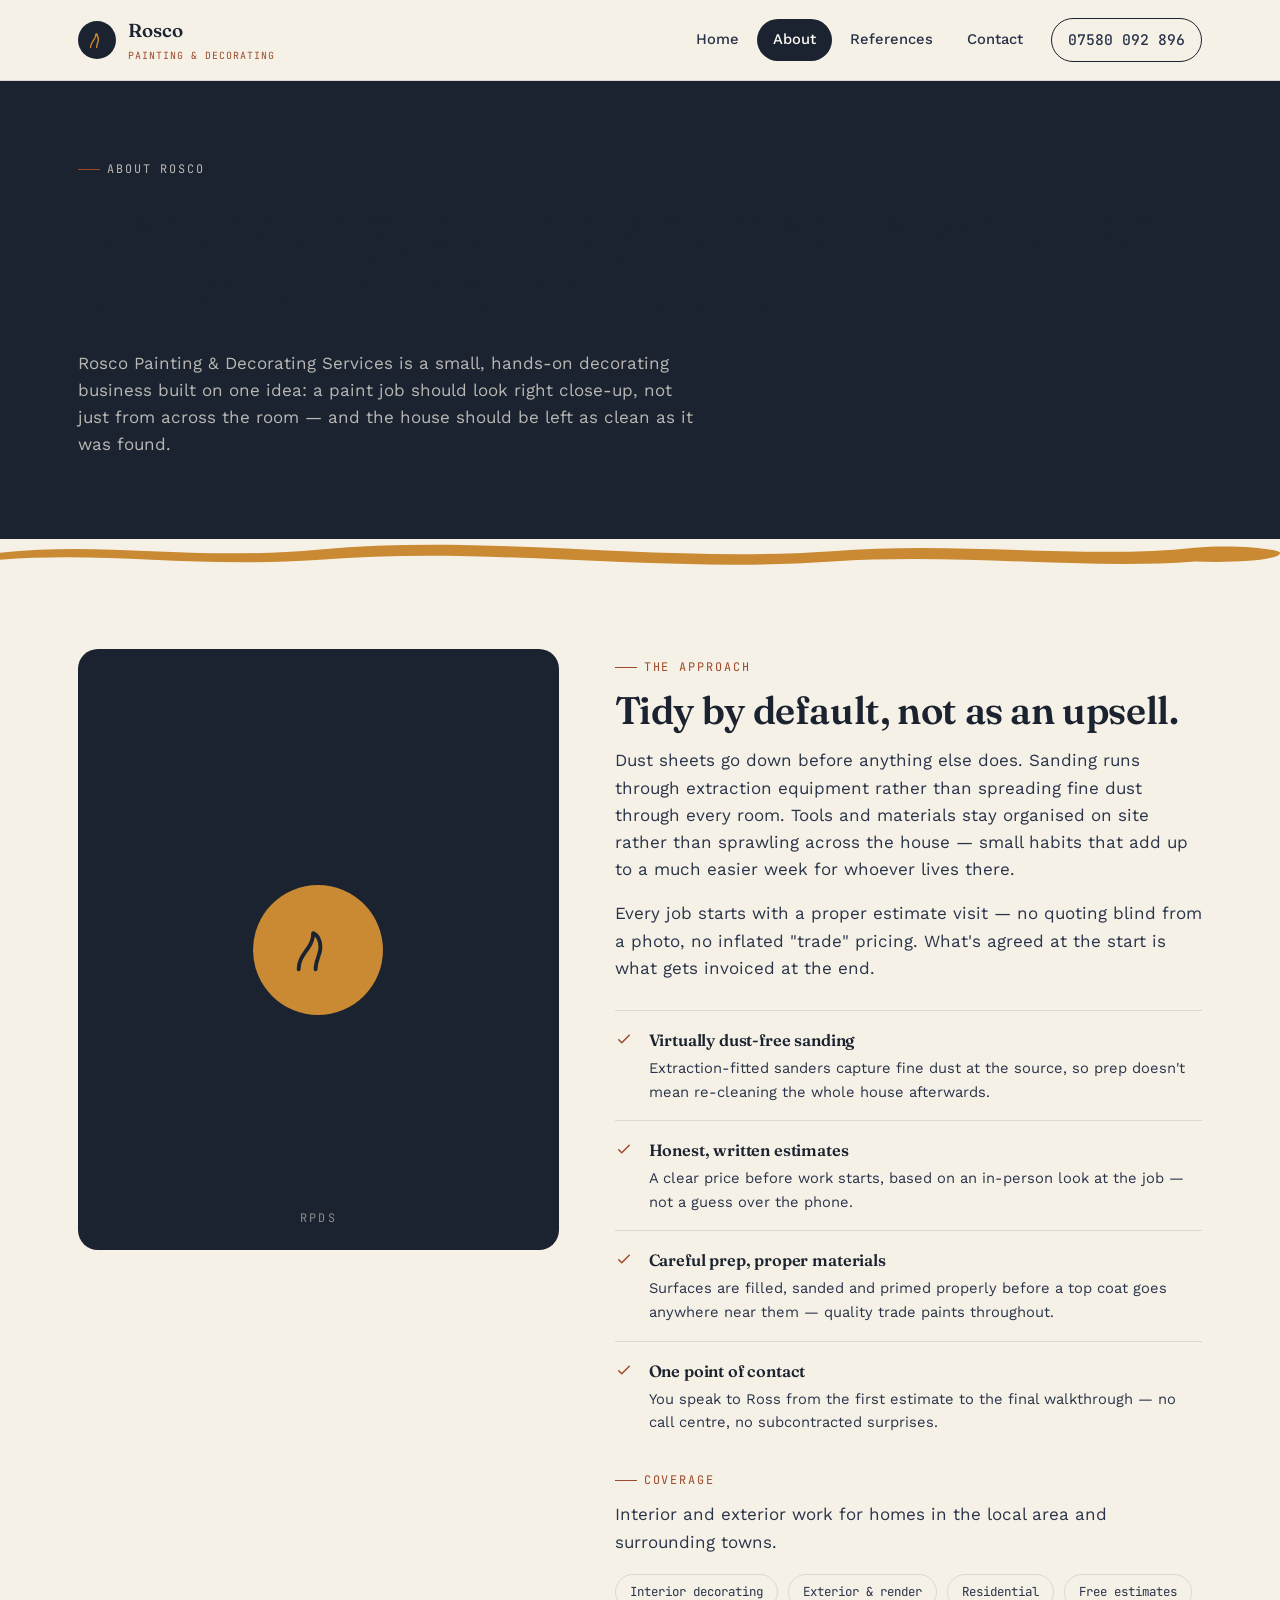
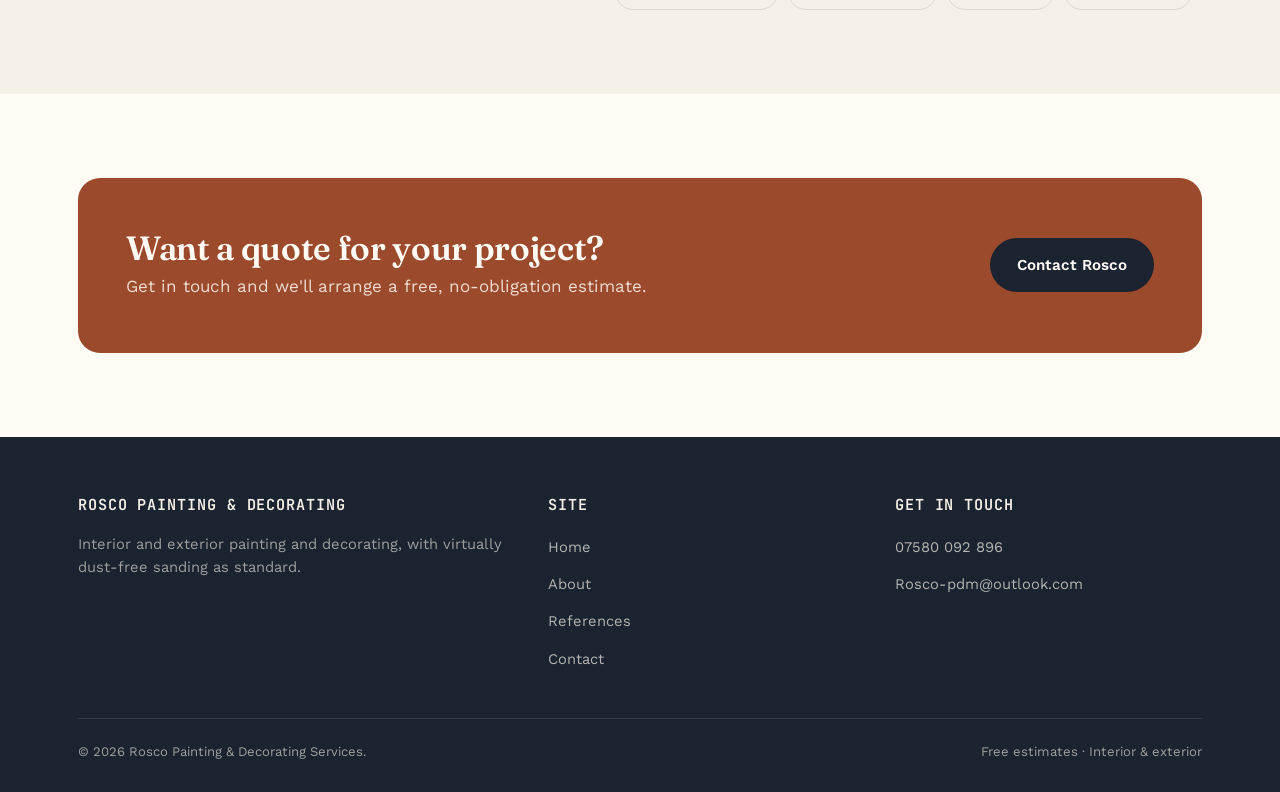
==== about.html @ aac92baa "Add files via upload" ====
<!doctype html>
<html lang="en-GB">
<head>
<meta charset="UTF-8">
<meta name="viewport" content="width=device-width, initial-scale=1.0">
<title>About — Rosco Painting &amp; Decorating Services</title>
<meta name="description" content="Local painter and decorator specialising in tidy, dust-free interior and exterior work. Free estimates.">
<link rel="preconnect" href="https://fonts.googleapis.com">
<link href="https://fonts.googleapis.com/css2?family=Fraunces:opsz,wght@9..144,460;9..144,560;9..144,640&family=Work+Sans:wght@400;500;600;700&family=JetBrains+Mono:wght@400;500&display=swap" rel="stylesheet">
<link rel="stylesheet" href="style.css">
</head>
<body>

<header class="site-header">
  <div class="wrap">
    <a href="index.html" class="brand">
      <span class="brand-mark">
        <svg viewBox="0 0 24 24" fill="none" xmlns="http://www.w3.org/2000/svg"><path d="M4 20c0-4 2-6 4-9 1.5-2 2-4 2-6 2 1 3 3 3 6 0 3-2 5-2 9" stroke="#C98A33" stroke-width="1.6" stroke-linecap="round" stroke-linejoin="round"/><circle cx="11" cy="5" r="1.4" fill="#C98A33"/></svg>
      </span>
      <span>Rosco<br><small>Painting &amp; Decorating</small></span>
    </a>
    <button class="menu-toggle" aria-label="Toggle menu" aria-expanded="false"><span></span></button>
    <nav class="primary-nav">
      <a href="index.html">Home</a>
      <a href="about.html" class="active">About</a>
      <a href="references.html">References</a>
      <a href="contact.html">Contact</a>
      <a href="tel:07580092896" class="nav-call">07580 092 896</a>
    </nav>
  </div>
</header>

<section class="page-intro">
  <div class="wrap">
    <p class="eyebrow">About Rosco</p>
    <h1>Decorating, done by someone who has to live with the result too.</h1>
    <p>Rosco Painting &amp; Decorating Services is a small, hands-on decorating business built on one idea: a paint job should look right close-up, not just from across the room — and the house should be left as clean as it was found.</p>
  </div>
</section>

<div class="brush-divider"><svg viewBox="0 0 600 30" preserveAspectRatio="none"><path d="M0,16 C50,2 90,26 150,12 C230,-6 310,28 390,14 C450,2 510,24 560,10 C580,6 600,12 600,16 C600,24 580,28 560,26 C510,36 450,16 390,26 C310,40 230,8 150,24 C90,34 50,14 0,24 Z"/></svg></div>

<section class="section-cream">
  <div class="wrap">
    <div class="about-grid">
      <div class="about-portrait">
        <div class="ring">
          <svg viewBox="0 0 24 24" fill="none"><path d="M4 20c0-4 2-6 4-9 1.5-2 2-4 2-6 2 1 3 3 3 6 0 3-2 5-2 9" stroke="#1B2330" stroke-width="1.6" stroke-linecap="round" stroke-linejoin="round"/></svg>
        </div>
      </div>

      <div>
        <p class="eyebrow">The approach</p>
        <h2>Tidy by default, not as an upsell.</h2>
        <p>Dust sheets go down before anything else does. Sanding runs through extraction equipment rather than spreading fine dust through every room. Tools and materials stay organised on site rather than sprawling across the house — small habits that add up to a much easier week for whoever lives there.</p>
        <p>Every job starts with a proper estimate visit — no quoting blind from a photo, no inflated "trade" pricing. What's agreed at the start is what gets invoiced at the end.</p>

        <ul class="values-list">
          <li>
            <svg width="18" height="18" viewBox="0 0 24 24" fill="none"><path d="M5 13l4 4L19 7" stroke="currentColor" stroke-width="2" stroke-linecap="round" stroke-linejoin="round"/></svg>
            <div>
              <h3>Virtually dust-free sanding</h3>
              <p>Extraction-fitted sanders capture fine dust at the source, so prep doesn't mean re-cleaning the whole house afterwards.</p>
            </div>
          </li>
          <li>
            <svg width="18" height="18" viewBox="0 0 24 24" fill="none"><path d="M5 13l4 4L19 7" stroke="currentColor" stroke-width="2" stroke-linecap="round" stroke-linejoin="round"/></svg>
            <div>
              <h3>Honest, written estimates</h3>
              <p>A clear price before work starts, based on an in-person look at the job — not a guess over the phone.</p>
            </div>
          </li>
          <li>
            <svg width="18" height="18" viewBox="0 0 24 24" fill="none"><path d="M5 13l4 4L19 7" stroke="currentColor" stroke-width="2" stroke-linecap="round" stroke-linejoin="round"/></svg>
            <div>
              <h3>Careful prep, proper materials</h3>
              <p>Surfaces are filled, sanded and primed properly before a top coat goes anywhere near them — quality trade paints throughout.</p>
            </div>
          </li>
          <li>
            <svg width="18" height="18" viewBox="0 0 24 24" fill="none"><path d="M5 13l4 4L19 7" stroke="currentColor" stroke-width="2" stroke-linecap="round" stroke-linejoin="round"/></svg>
            <div>
              <h3>One point of contact</h3>
              <p>You speak to Ross from the first estimate to the final walkthrough — no call centre, no subcontracted surprises.</p>
            </div>
          </li>
        </ul>

        <p class="eyebrow" style="margin-top:36px;">Coverage</p>
        <p>Interior and exterior work for homes in the local area and surrounding towns.</p>
        <div class="area-tags">
          <span>Interior decorating</span>
          <span>Exterior &amp; render</span>
          <span>Residential</span>
          <span>Free estimates</span>
        </div>
      </div>
    </div>
  </div>
</section>

<section class="section-paper">
  <div class="wrap">
    <div class="cta-band">
      <div>
        <h2>Want a quote for your project?</h2>
        <p>Get in touch and we'll arrange a free, no-obligation estimate.</p>
      </div>
      <a href="contact.html" class="btn btn-dark">Contact Rosco</a>
    </div>
  </div>
</section>

<footer class="site-footer">
  <div class="wrap">
    <div class="footer-grid">
      <div>
        <h3>Rosco Painting &amp; Decorating</h3>
        <p>Interior and exterior painting and decorating, with virtually dust-free sanding as standard.</p>
      </div>
      <div>
        <h3>Site</h3>
        <ul class="footer-links">
          <li><a href="index.html">Home</a></li>
          <li><a href="about.html">About</a></li>
          <li><a href="references.html">References</a></li>
          <li><a href="contact.html">Contact</a></li>
        </ul>
      </div>
      <div>
        <h3>Get in touch</h3>
        <ul class="footer-links">
          <li><a href="tel:07580092896">07580 092 896</a></li>
          <li><a href="mailto:Rosco-pdm@outlook.com">Rosco-pdm@outlook.com</a></li>
        </ul>
      </div>
    </div>
    <div class="footer-bottom">
      <span>© <span id="year"></span> Rosco Painting &amp; Decorating Services.</span>
      <span>Free estimates · Interior &amp; exterior</span>
    </div>
  </div>
</footer>

<script src="script.js"></script>
<script>document.getElementById('year').textContent = new Date().getFullYear();</script>
</body>
</html>
---- style.css ----
/* ============================================================
   ROSCO PAINTING & DECORATING — design tokens
   ============================================================ */

:root{
  --ink: #1B2330;
  --ink-soft: #29334a;
  --cream: #F6F1E6;
  --paper: #FFFCF6;
  --gold: #C98A33;
  --gold-deep: #A9701F;
  --rust: #9C4A2C;
  --slate: #5B6472;
  --line: rgba(27,35,48,0.12);

  --display: "Fraunces", Georgia, serif;
  --body: "Work Sans", -apple-system, BlinkMacSystemFont, sans-serif;
  --mono: "JetBrains Mono", "Courier New", monospace;

  --max: 1180px;
}

*{ box-sizing: border-box; }
html{ scroll-behavior: smooth; }

@media (prefers-reduced-motion: reduce){
  html{ scroll-behavior: auto; }
  *{ animation-duration: 0.001ms !important; animation-iteration-count: 1 !important; transition-duration: 0.001ms !important; }
}

body{
  margin: 0;
  background: var(--cream);
  color: var(--ink);
  font-family: var(--body);
  font-size: 17px;
  line-height: 1.6;
  -webkit-font-smoothing: antialiased;
}

img{ max-width: 100%; display: block; }

a{ color: inherit; }

h1,h2,h3{
  font-family: var(--display);
  font-weight: 600;
  margin: 0 0 0.4em;
  letter-spacing: -0.01em;
  color: var(--ink);
}

h1{ font-size: clamp(2.4rem, 5vw, 4.1rem); line-height: 1.04; font-weight: 560; }
h2{ font-size: clamp(1.7rem, 3vw, 2.5rem); line-height: 1.12; }
h3{ font-size: 1.25rem; }

p{ margin: 0 0 1em; color: var(--ink-soft); }

.eyebrow{
  font-family: var(--mono);
  font-size: 0.74rem;
  letter-spacing: 0.16em;
  text-transform: uppercase;
  color: var(--rust);
  display: inline-flex;
  align-items: center;
  gap: 0.6em;
  margin-bottom: 1em;
}
.eyebrow::before{
  content: "";
  width: 22px; height: 1px;
  background: var(--rust);
  display: inline-block;
}

.wrap{ max-width: var(--max); margin: 0 auto; padding: 0 28px; }

/* ---------- focus ---------- */
a:focus-visible, button:focus-visible, input:focus-visible, textarea:focus-visible{
  outline: 2.5px solid var(--gold-deep);
  outline-offset: 3px;
}

/* ---------- header / nav ---------- */
.site-header{
  position: sticky; top: 0; z-index: 50;
  background: rgba(246,241,230,0.92);
  backdrop-filter: blur(8px);
  border-bottom: 1px solid var(--line);
}
.site-header .wrap{
  display: flex; align-items: center; justify-content: space-between;
  padding-top: 16px; padding-bottom: 16px;
}
.brand{
  display: flex; align-items: center; gap: 12px;
  text-decoration: none;
  font-family: var(--display);
  font-weight: 600;
  font-size: 1.18rem;
  color: var(--ink);
}
.brand-mark{
  width: 38px; height: 38px; border-radius: 50%;
  background: var(--ink);
  display: grid; place-items: center;
  flex-shrink: 0;
}
.brand-mark svg{ width: 21px; height: 21px; }
.brand small{
  display: block;
  font-family: var(--mono);
  font-weight: 400;
  font-size: 0.62rem;
  letter-spacing: 0.1em;
  text-transform: uppercase;
  color: var(--rust);
  margin-top: 2px;
}

nav.primary-nav{ display: flex; align-items: center; gap: 2px; }
nav.primary-nav a{
  text-decoration: none;
  font-size: 0.92rem;
  font-weight: 500;
  color: var(--ink-soft);
  padding: 9px 16px;
  border-radius: 100px;
  transition: color .15s ease, background .15s ease;
}
nav.primary-nav a:hover{ color: var(--ink); background: rgba(27,35,48,0.06); }
nav.primary-nav a.active{ color: var(--paper); background: var(--ink); }

.nav-call{
  font-family: var(--mono);
  font-size: 0.85rem;
  text-decoration: none;
  border: 1px solid var(--ink);
  padding: 9px 16px;
  border-radius: 100px;
  margin-left: 10px;
  white-space: nowrap;
  transition: background .15s ease, color .15s ease;
}
.nav-call:hover{ background: var(--ink); color: var(--paper); }

.menu-toggle{
  display: none;
  background: none; border: none; cursor: pointer;
  width: 40px; height: 40px;
  align-items: center; justify-content: center;
}
.menu-toggle span, .menu-toggle span::before, .menu-toggle span::after{
  content: ""; display: block; width: 20px; height: 1.5px; background: var(--ink);
  position: relative; transition: transform .2s ease, opacity .2s ease;
}
.menu-toggle span::before{ position: absolute; top: -6px; }
.menu-toggle span::after{ position: absolute; top: 6px; }

@media (max-width: 760px){
  .menu-toggle{ display: flex; }
  nav.primary-nav{
    position: absolute; top: 100%; left: 0; right: 0;
    flex-direction: column; align-items: stretch; gap: 0;
    background: var(--paper);
    border-bottom: 1px solid var(--line);
    padding: 8px 20px 18px;
    display: none;
  }
  nav.primary-nav.open{ display: flex; }
  nav.primary-nav a{ padding: 12px 6px; border-radius: 0; }
  .nav-call{ margin: 10px 6px 0; text-align: center; }
}

/* ---------- brushstroke divider (signature element) ---------- */
.brush-divider{
  width: 100%;
  height: 26px;
  display: block;
  margin: 0 auto;
}
.brush-divider svg{ width: 100%; height: 100%; display: block; }
.brush-divider path{ fill: var(--gold); }
.brush-divider.rust path{ fill: var(--rust); }
.brush-divider.ink path{ fill: var(--ink); }

/* ---------- buttons ---------- */
.btn{
  display: inline-flex; align-items: center; gap: 10px;
  font-family: var(--body);
  font-weight: 600; font-size: 0.95rem;
  text-decoration: none;
  padding: 14px 26px;
  border-radius: 100px;
  border: 1px solid transparent;
  cursor: pointer;
  transition: transform .15s ease, background .15s ease, color .15s ease, border-color .15s ease;
}
.btn:hover{ transform: translateY(-1px); }
.btn-primary{ background: var(--gold); color: var(--ink); }
.btn-primary:hover{ background: var(--gold-deep); }
.btn-ghost{ background: transparent; border-color: rgba(255,255,255,0.4); color: inherit; }
.btn-ghost:hover{ background: rgba(255,255,255,0.1); }
.btn-dark{ background: var(--ink); color: var(--paper); }
.btn-dark:hover{ background: #0f141d; }

/* ---------- hero ---------- */
.hero{
  background: var(--ink);
  color: var(--cream);
  position: relative;
  overflow: hidden;
  padding: 92px 0 88px;
}
.hero::before{
  content: "";
  position: absolute; inset: 0;
  background-image:
    repeating-linear-gradient(135deg, rgba(201,138,51,0.05) 0 2px, transparent 2px 26px);
  pointer-events: none;
}
.hero .wrap{ position: relative; display: grid; grid-template-columns: 1.15fr 0.85fr; gap: 56px; align-items: center; }
.hero p.lede{ color: rgba(246,241,230,0.78); font-size: 1.12rem; max-width: 46ch; }
.hero-actions{ display: flex; gap: 14px; flex-wrap: wrap; margin-top: 30px; }

.hero-badge{
  border: 1px solid rgba(246,241,230,0.22);
  border-radius: 18px;
  padding: 26px;
  background: rgba(246,241,230,0.04);
}
.hero-badge .stat{
  font-family: var(--display);
  font-size: 2.6rem;
  color: var(--gold);
  line-height: 1;
  margin-bottom: 6px;
}
.hero-badge .stat-label{
  font-family: var(--mono);
  font-size: 0.72rem;
  letter-spacing: 0.1em;
  text-transform: uppercase;
  color: rgba(246,241,230,0.6);
}
.hero-badge hr{ border: none; border-top: 1px solid rgba(246,241,230,0.16); margin: 18px 0; }
.hero-badge ul{ list-style: none; margin: 0; padding: 0; font-size: 0.92rem; }
.hero-badge li{ display: flex; gap: 10px; padding: 5px 0; color: rgba(246,241,230,0.85); }
.hero-badge li svg{ flex-shrink: 0; margin-top: 3px; }

@media (max-width: 880px){
  .hero .wrap{ grid-template-columns: 1fr; }
  .hero{ padding: 56px 0 56px; }
}

/* ---------- section scaffolding ---------- */
section{ padding: 84px 0; }
.section-cream{ background: var(--cream); }
.section-paper{ background: var(--paper); }
.section-ink{ background: var(--ink); color: var(--cream); }
.section-ink h2, .section-ink h3{ color: var(--cream); }
.section-ink p{ color: rgba(246,241,230,0.72); }

.section-head{ max-width: 640px; margin-bottom: 48px; }

@media (max-width: 700px){
  section{ padding: 56px 0; }
}

/* ---------- services grid ---------- */
.services-grid{
  display: grid;
  grid-template-columns: repeat(3, 1fr);
  gap: 22px;
}
@media (max-width: 880px){ .services-grid{ grid-template-columns: 1fr 1fr; } }
@media (max-width: 600px){ .services-grid{ grid-template-columns: 1fr; } }

.service-card{
  background: var(--paper);
  border: 1px solid var(--line);
  border-radius: 16px;
  padding: 30px 26px;
  transition: border-color .2s ease, transform .2s ease;
}
.service-card:hover{ border-color: var(--gold); transform: translateY(-3px); }
.service-card .icon{
  width: 44px; height: 44px;
  border-radius: 12px;
  background: var(--cream);
  display: grid; place-items: center;
  margin-bottom: 18px;
}
.service-card .icon svg{ width: 22px; height: 22px; }
.service-card p{ font-size: 0.95rem; margin-bottom: 0; }

/* ---------- dust-free feature (signature element) ---------- */
.dust-feature{
  position: relative;
  background: var(--ink);
  color: var(--cream);
  border-radius: 22px;
  padding: 48px 44px;
  overflow: hidden;
  display: grid;
  grid-template-columns: 1fr auto;
  gap: 40px;
  align-items: center;
}
.dust-feature h3{ color: var(--cream); font-size: 1.7rem; margin-bottom: 12px; }
.dust-feature p{ color: rgba(246,241,230,0.75); max-width: 48ch; margin-bottom: 0; }
.dust-stage{
  position: relative;
  width: 168px; height: 168px;
  border-radius: 50%;
  border: 1px solid rgba(201,138,51,0.35);
  display: grid; place-items: center;
  flex-shrink: 0;
}
.dust-stage .core{
  width: 84px; height: 84px;
  border-radius: 50%;
  background: var(--gold);
  display: grid; place-items: center;
}
.dust-stage .core svg{ width: 36px; height: 36px; }
.mote{
  position: absolute;
  width: 5px; height: 5px;
  border-radius: 50%;
  background: rgba(201,138,51,0.85);
  animation: drift 4.2s ease-in infinite;
}
.mote:nth-child(2){ top: 70%; left: 30%; animation-delay: 0s; }
.mote:nth-child(3){ top: 65%; left: 55%; animation-delay: 1.1s; }
.mote:nth-child(4){ top: 75%; left: 68%; animation-delay: 2.2s; }
.mote:nth-child(5){ top: 60%; left: 42%; animation-delay: 3.0s; }
.mote:nth-child(6){ top: 72%; left: 48%; animation-delay: 0.6s; }
@keyframes drift{
  0%{ transform: translate(0,0) scale(1); opacity: 0.9; }
  100%{ transform: translate(var(--dx,8px), -110px) scale(0.2); opacity: 0; }
}
.mote:nth-child(2){ --dx: -14px; }
.mote:nth-child(3){ --dx: 18px; }
.mote:nth-child(4){ --dx: -6px; }
.mote:nth-child(5){ --dx: 10px; }
.mote:nth-child(6){ --dx: -20px; }

@media (max-width: 760px){
  .dust-feature{ grid-template-columns: 1fr; text-align: left; padding: 36px 28px; }
  .dust-stage{ width: 130px; height: 130px; }
}

/* ---------- process steps ---------- */
.process{
  display: grid;
  grid-template-columns: repeat(4, 1fr);
  gap: 0;
  counter-reset: step;
  border-top: 1px solid var(--line);
}
.process-step{
  padding: 30px 24px 30px 0;
  border-right: 1px solid var(--line);
  position: relative;
}
.process-step:last-child{ border-right: none; }
.process-step .num{
  font-family: var(--mono);
  font-size: 0.78rem;
  color: var(--rust);
  letter-spacing: 0.08em;
  margin-bottom: 14px;
  display: block;
}
.process-step h3{ font-size: 1.05rem; margin-bottom: 8px; }
.process-step p{ font-size: 0.9rem; margin-bottom: 0; }

@media (max-width: 880px){
  .process{ grid-template-columns: 1fr 1fr; }
  .process-step{ border-bottom: 1px solid var(--line); padding: 24px 20px 24px 0; }
}
@media (max-width: 560px){
  .process{ grid-template-columns: 1fr; }
}

/* ---------- CTA band ---------- */
.cta-band{
  background: var(--rust);
  color: var(--paper);
  border-radius: 22px;
  padding: 52px 48px;
  display: flex; align-items: center; justify-content: space-between; gap: 28px;
  flex-wrap: wrap;
}
.cta-band h2{ color: var(--paper); margin-bottom: 6px; font-size: clamp(1.5rem, 3vw, 2.1rem); }
.cta-band p{ color: rgba(255,252,246,0.82); margin-bottom: 0; }

/* ---------- footer ---------- */
footer.site-footer{
  background: var(--ink);
  color: rgba(246,241,230,0.6);
  padding: 56px 0 30px;
}
.footer-grid{
  display: grid;
  grid-template-columns: 1.4fr 1fr 1fr;
  gap: 40px;
  padding-bottom: 36px;
  border-bottom: 1px solid rgba(246,241,230,0.12);
}
.footer-grid h3{ color: var(--cream); font-size: 0.95rem; font-family: var(--mono); letter-spacing: 0.06em; text-transform: uppercase; margin-bottom: 16px; }
.footer-grid p{ color: rgba(246,241,230,0.6); font-size: 0.92rem; }
.footer-grid a{ text-decoration: none; }
.footer-links{ list-style: none; margin: 0; padding: 0; }
.footer-links li{ margin-bottom: 10px; }
.footer-links a{ color: rgba(246,241,230,0.7); font-size: 0.92rem; }
.footer-links a:hover{ color: var(--gold); }
.footer-bottom{
  display: flex; justify-content: space-between; align-items: center;
  padding-top: 22px; font-size: 0.82rem; flex-wrap: wrap; gap: 10px;
}
@media (max-width: 760px){
  .footer-grid{ grid-template-columns: 1fr; gap: 28px; }
}

/* ---------- page intro band (sub-pages) ---------- */
.page-intro{
  background: var(--ink); color: var(--cream);
  padding: 70px 0 64px;
}
.page-intro p{ color: rgba(246,241,230,0.72); max-width: 56ch; }

/* ---------- references page ---------- */
.review-grid{
  display: grid;
  grid-template-columns: repeat(3, 1fr);
  gap: 22px;
}
@media (max-width: 880px){ .review-grid{ grid-template-columns: 1fr; } }
.review-card{
  background: var(--paper);
  border: 1px solid var(--line);
  border-radius: 16px;
  padding: 28px;
}
.review-card .stars{ color: var(--gold); letter-spacing: 2px; margin-bottom: 14px; font-size: 0.95rem; }
.review-card blockquote{ margin: 0 0 18px; font-family: var(--display); font-size: 1.08rem; line-height: 1.4; color: var(--ink); }
.review-card cite{ font-style: normal; font-family: var(--mono); font-size: 0.78rem; color: var(--slate); letter-spacing: 0.04em; }
.review-note{
  border: 1px dashed var(--line);
  border-radius: 14px;
  padding: 18px 22px;
  font-size: 0.88rem;
  color: var(--slate);
  margin-top: 28px;
}

.gallery-grid{
  display: grid;
  grid-template-columns: repeat(3, 1fr);
  gap: 18px;
}
@media (max-width: 760px){ .gallery-grid{ grid-template-columns: 1fr 1fr; } }
@media (max-width: 480px){ .gallery-grid{ grid-template-columns: 1fr; } }
.gallery-tile{
  aspect-ratio: 4/3;
  border-radius: 14px;
  background: linear-gradient(145deg, var(--ink), var(--ink-soft));
  display: flex; align-items: flex-end;
  padding: 18px;
  position: relative;
  overflow: hidden;
}
.gallery-tile::before{
  content: "";
  position: absolute; inset: 0;
  background-image: repeating-linear-gradient(60deg, rgba(201,138,51,0.08) 0 1px, transparent 1px 18px);
}
.gallery-tile span{
  position: relative;
  font-family: var(--mono);
  font-size: 0.74rem;
  letter-spacing: 0.06em;
  color: rgba(246,241,230,0.85);
  text-transform: uppercase;
}

/* ---------- about page ---------- */
.about-grid{
  display: grid;
  grid-template-columns: 0.9fr 1.1fr;
  gap: 56px;
  align-items: start;
}
@media (max-width: 880px){ .about-grid{ grid-template-columns: 1fr; gap: 32px; } }
.about-portrait{
  background: var(--ink);
  border-radius: 20px;
  aspect-ratio: 4/5;
  display: flex; align-items: center; justify-content: center;
  position: relative;
  overflow: hidden;
}
.about-portrait .ring{
  width: 130px; height: 130px;
  border-radius: 50%;
  background: var(--gold);
  display: grid; place-items: center;
}
.about-portrait .ring svg{ width: 58px; height: 58px; }
.about-portrait::after{
  content: "RPDS";
  position: absolute; bottom: 22px; left: 0; right: 0;
  text-align: center;
  font-family: var(--mono);
  font-size: 0.74rem; letter-spacing: 0.2em;
  color: rgba(246,241,230,0.5);
}

.values-list{ list-style: none; margin: 28px 0 0; padding: 0; }
.values-list li{
  display: flex; gap: 16px;
  padding: 16px 0;
  border-top: 1px solid var(--line);
}
.values-list li:last-child{ padding-bottom: 0; }
.values-list svg{ flex-shrink: 0; margin-top: 3px; color: var(--rust); }
.values-list h3{ font-size: 1.02rem; margin-bottom: 4px; }
.values-list p{ font-size: 0.92rem; margin-bottom: 0; }

.area-tags{ display: flex; flex-wrap: wrap; gap: 10px; margin-top: 18px; }
.area-tags span{
  font-family: var(--mono); font-size: 0.78rem;
  border: 1px solid var(--line);
  padding: 7px 14px; border-radius: 100px;
  color: var(--ink-soft);
}

/* ---------- contact page ---------- */
.contact-grid{
  display: grid;
  grid-template-columns: 1fr 1fr;
  gap: 56px;
  align-items: start;
}
@media (max-width: 880px){ .contact-grid{ grid-template-columns: 1fr; gap: 36px; } }

.contact-card{
  background: var(--ink); color: var(--cream);
  border-radius: 20px;
  padding: 40px;
}
.contact-card h3{ color: var(--cream); }
.contact-row{
  display: flex; align-items: center; gap: 14px;
  padding: 16px 0;
  border-top: 1px solid rgba(246,241,230,0.12);
  text-decoration: none;
}
.contact-row:first-of-type{ border-top: none; }
.contact-row .ic{
  width: 38px; height: 38px; border-radius: 10px;
  background: rgba(201,138,51,0.16);
  display: grid; place-items: center; flex-shrink: 0;
}
.contact-row .ic svg{ width: 18px; height: 18px; color: var(--gold); }
.contact-row .label{ font-family: var(--mono); font-size: 0.68rem; letter-spacing: 0.1em; text-transform: uppercase; color: rgba(246,241,230,0.5); display: block; margin-bottom: 3px; }
.contact-row .value{ font-size: 1.02rem; color: var(--cream); }
.contact-row:hover .value{ color: var(--gold); }

.hours-table{ width: 100%; border-collapse: collapse; margin-top: 8px; font-size: 0.92rem; }
.hours-table td{ padding: 7px 0; border-top: 1px solid rgba(246,241,230,0.1); }
.hours-table td:last-child{ text-align: right; color: rgba(246,241,230,0.85); font-family: var(--mono); font-size: 0.84rem; }

form.quote-form{ display: grid; gap: 16px; }
.quote-form label{
  font-family: var(--mono); font-size: 0.72rem; letter-spacing: 0.08em;
  text-transform: uppercase; color: var(--slate); margin-bottom: 7px; display: block;
}
.quote-form input, .quote-form select, .quote-form textarea{
  width: 100%;
  font-family: var(--body); font-size: 0.96rem;
  padding: 13px 15px;
  border-radius: 10px;
  border: 1px solid var(--line);
  background: var(--paper);
  color: var(--ink);
}
.quote-form textarea{ min-height: 120px; resize: vertical; }
.form-row{ display: grid; grid-template-columns: 1fr 1fr; gap: 16px; }
@media (max-width: 560px){ .form-row{ grid-template-columns: 1fr; } }
.form-note{ font-size: 0.84rem; color: var(--slate); margin-top: 4px; }

.map-strip{
  margin-top: 18px;
  border-radius: 16px;
  background: var(--paper);
  border: 1px solid var(--line);
  padding: 22px 26px;
  font-size: 0.92rem;
  color: var(--slate);
}
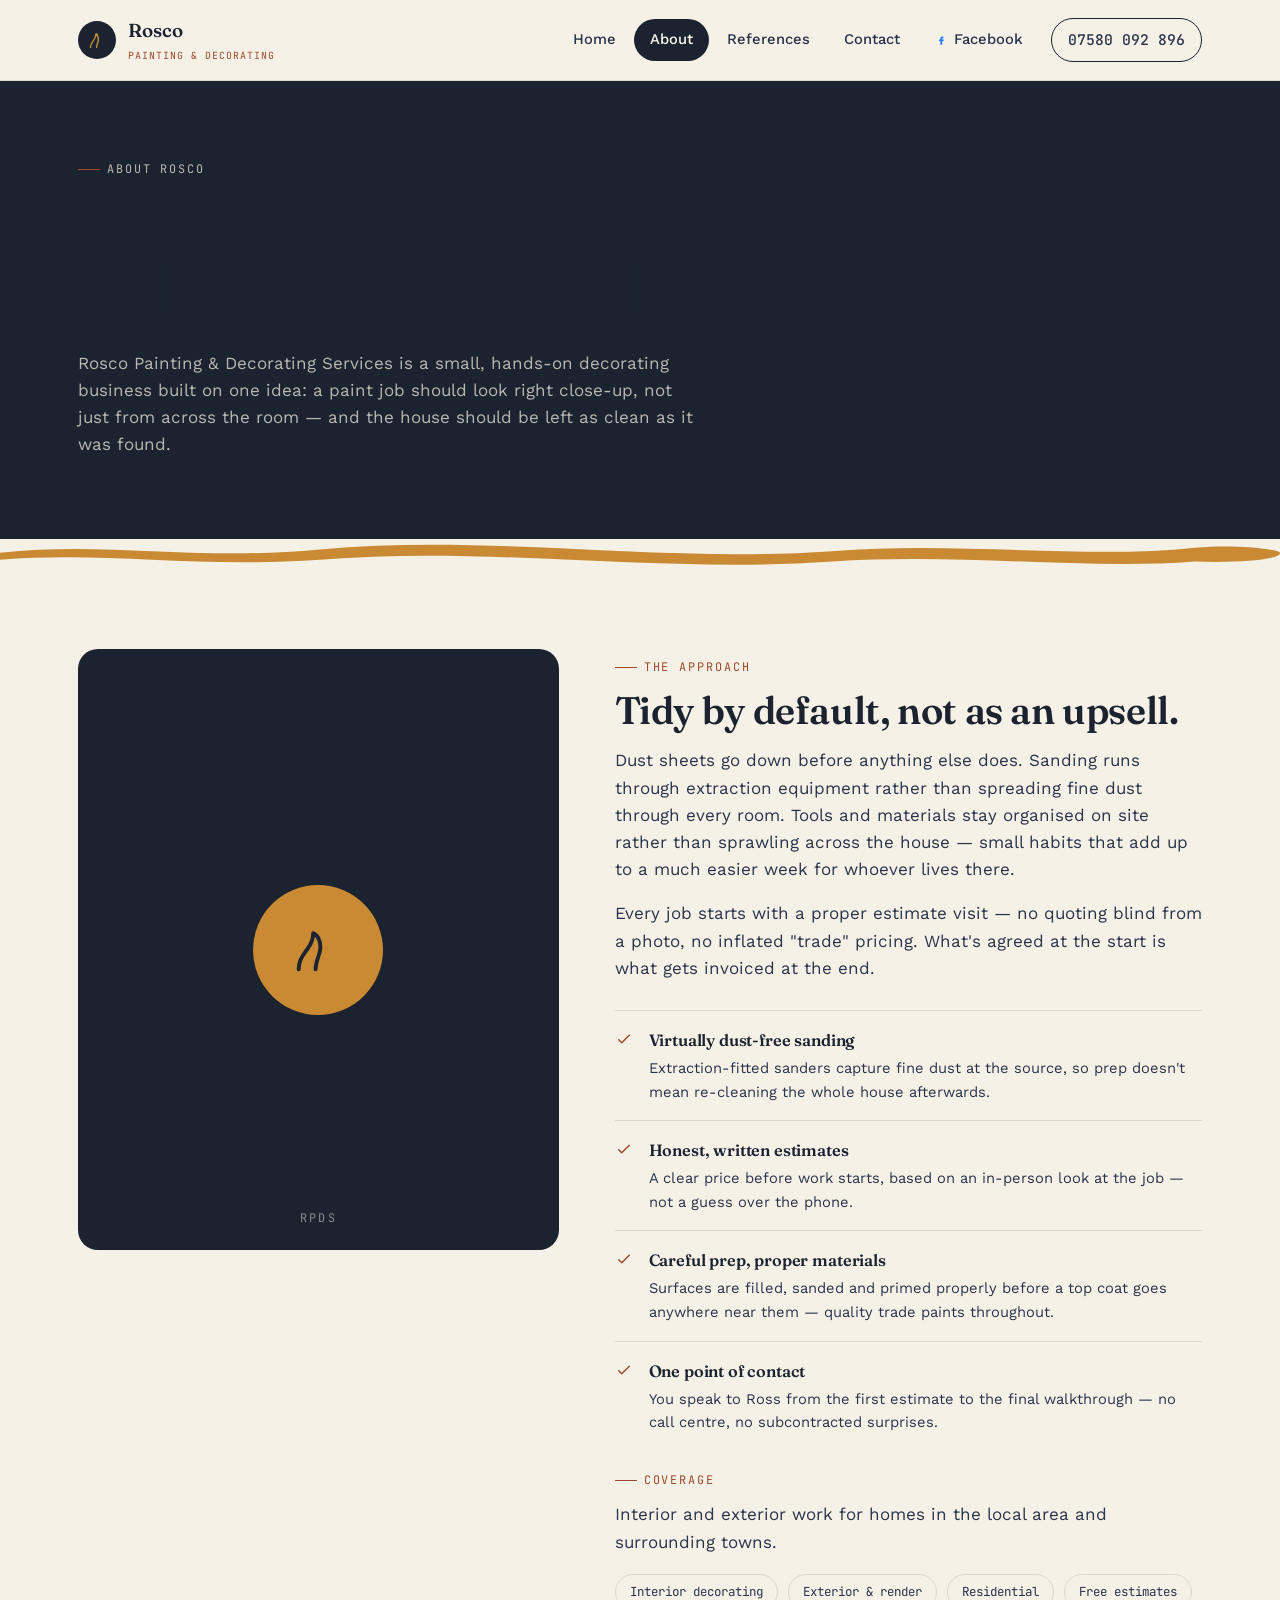
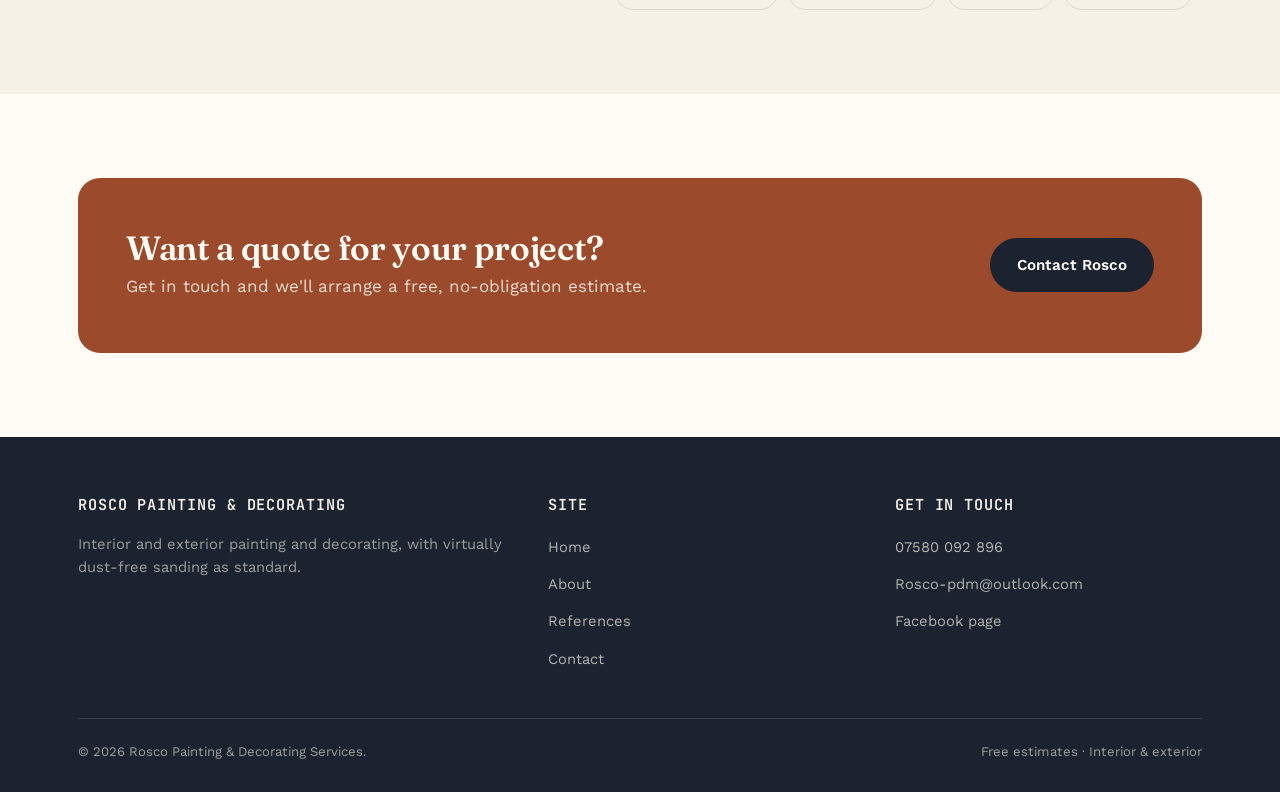
==== commit e8ff8dd5: "Add files via upload" ====
--- a/about.html
+++ b/about.html
@@ -25,6 +25,10 @@
       <a href="about.html" class="active">About</a>
       <a href="references.html">References</a>
       <a href="contact.html">Contact</a>
+      <a href="https://www.facebook.com/Roscopdm" target="_blank" rel="noopener" class="fb-link-nav">
+        <svg width="14" height="14" viewBox="0 0 24 24" fill="#1877F2"><path d="M14 9h2V6h-2c-2 0-3 1.2-3 3v2H9v3h2v6h3v-6h2.2l.5-3H14V9z"/></svg>
+        Facebook
+      </a>
       <a href="tel:07580092896" class="nav-call">07580 092 896</a>
     </nav>
   </div>
@@ -132,6 +136,7 @@
         <ul class="footer-links">
           <li><a href="tel:07580092896">07580 092 896</a></li>
           <li><a href="mailto:Rosco-pdm@outlook.com">Rosco-pdm@outlook.com</a></li>
+          <li><a href="https://www.facebook.com/Roscopdm" target="_blank" rel="noopener">Facebook page</a></li>
         </ul>
       </div>
     </div>
--- a/style.css
+++ b/style.css
@@ -425,6 +425,102 @@
   .footer-grid{ grid-template-columns: 1fr; gap: 28px; }
 }
 
+/* ---------- Facebook link ---------- */
+.fb-link{
+  display: inline-flex; align-items: center; gap: 9px;
+  font-family: var(--mono); font-size: 0.8rem; letter-spacing: 0.06em;
+  text-decoration: none;
+  color: var(--ink);
+  background: rgba(24,119,242,0.08);
+  border: 1px solid rgba(24,119,242,0.22);
+  padding: 8px 16px;
+  border-radius: 100px;
+  transition: background .15s ease, border-color .15s ease;
+}
+.fb-link:hover{ background: rgba(24,119,242,0.16); border-color: rgba(24,119,242,0.45); }
+.fb-link svg{ flex-shrink: 0; }
+.fb-link-nav{
+  display: inline-flex; align-items: center; gap: 6px;
+  text-decoration: none; font-size: 0.92rem; font-weight: 500;
+  color: var(--ink-soft); padding: 9px 16px; border-radius: 100px;
+  transition: color .15s ease, background .15s ease;
+}
+.fb-link-nav:hover{ color: var(--ink); background: rgba(27,35,48,0.06); }
+
+/* ---------- photo slideshow ---------- */
+.slideshow{
+  position: relative;
+  width: 100%;
+  aspect-ratio: 16/9;
+  border-radius: 20px;
+  overflow: hidden;
+  background: var(--ink);
+}
+.slideshow-slide{
+  position: absolute; inset: 0;
+  opacity: 0;
+  transition: opacity 1.2s ease;
+  background-size: cover;
+  background-position: center;
+}
+.slideshow-slide.active{ opacity: 1; }
+.slideshow-slide img.slide-img{
+  position: absolute; inset: 0;
+  width: 100%; height: 100%;
+  object-fit: cover;
+  object-position: center;
+  display: block;
+}
+
+/* Slide images are inline <img> tags — no CSS background-image needed */
+
+.slideshow-caption{
+  position: absolute; bottom: 0; left: 0; right: 0;
+  padding: 40px 28px 22px;
+  background: linear-gradient(to top, rgba(27,35,48,0.82) 0%, transparent 100%);
+  font-family: var(--mono); font-size: 0.78rem; letter-spacing: 0.1em;
+  text-transform: uppercase; color: rgba(246,241,230,0.85);
+}
+.slideshow-placeholder{
+  position: absolute; inset: 0;
+  display: flex; flex-direction: column;
+  align-items: center; justify-content: center; gap: 14px;
+  padding: 24px;
+}
+.slideshow-placeholder svg{ width: 52px; height: 52px; opacity: 0.35; }
+.slideshow-placeholder p{
+  font-family: var(--mono); font-size: 0.76rem; letter-spacing: 0.08em;
+  text-transform: uppercase; color: rgba(246,241,230,0.45);
+  text-align: center; margin: 0; max-width: 30ch; line-height: 1.6;
+}
+
+.slideshow-dots{
+  display: flex; justify-content: center; gap: 8px;
+  margin-top: 14px;
+}
+.slideshow-dots button{
+  width: 8px; height: 8px; border-radius: 50%;
+  border: none; padding: 0; cursor: pointer;
+  background: var(--line); transition: background .2s ease, transform .2s ease;
+}
+.slideshow-dots button.active{ background: var(--gold); transform: scale(1.35); }
+
+/* ---------- FB review iframes ---------- */
+.fb-reviews-grid{
+  display: grid;
+  grid-template-columns: 1fr 1fr;
+  gap: 22px;
+  align-items: start;
+}
+@media (max-width: 760px){ .fb-reviews-grid{ grid-template-columns: 1fr; } }
+.fb-review-wrap{
+  border-radius: 16px;
+  overflow: hidden;
+  border: 1px solid var(--line);
+  background: var(--paper);
+}
+.fb-review-wrap iframe{ display: block; width: 100% !important; }
+
 /* ---------- page intro band (sub-pages) ---------- */
 .page-intro{
   background: var(--ink); color: var(--cream);
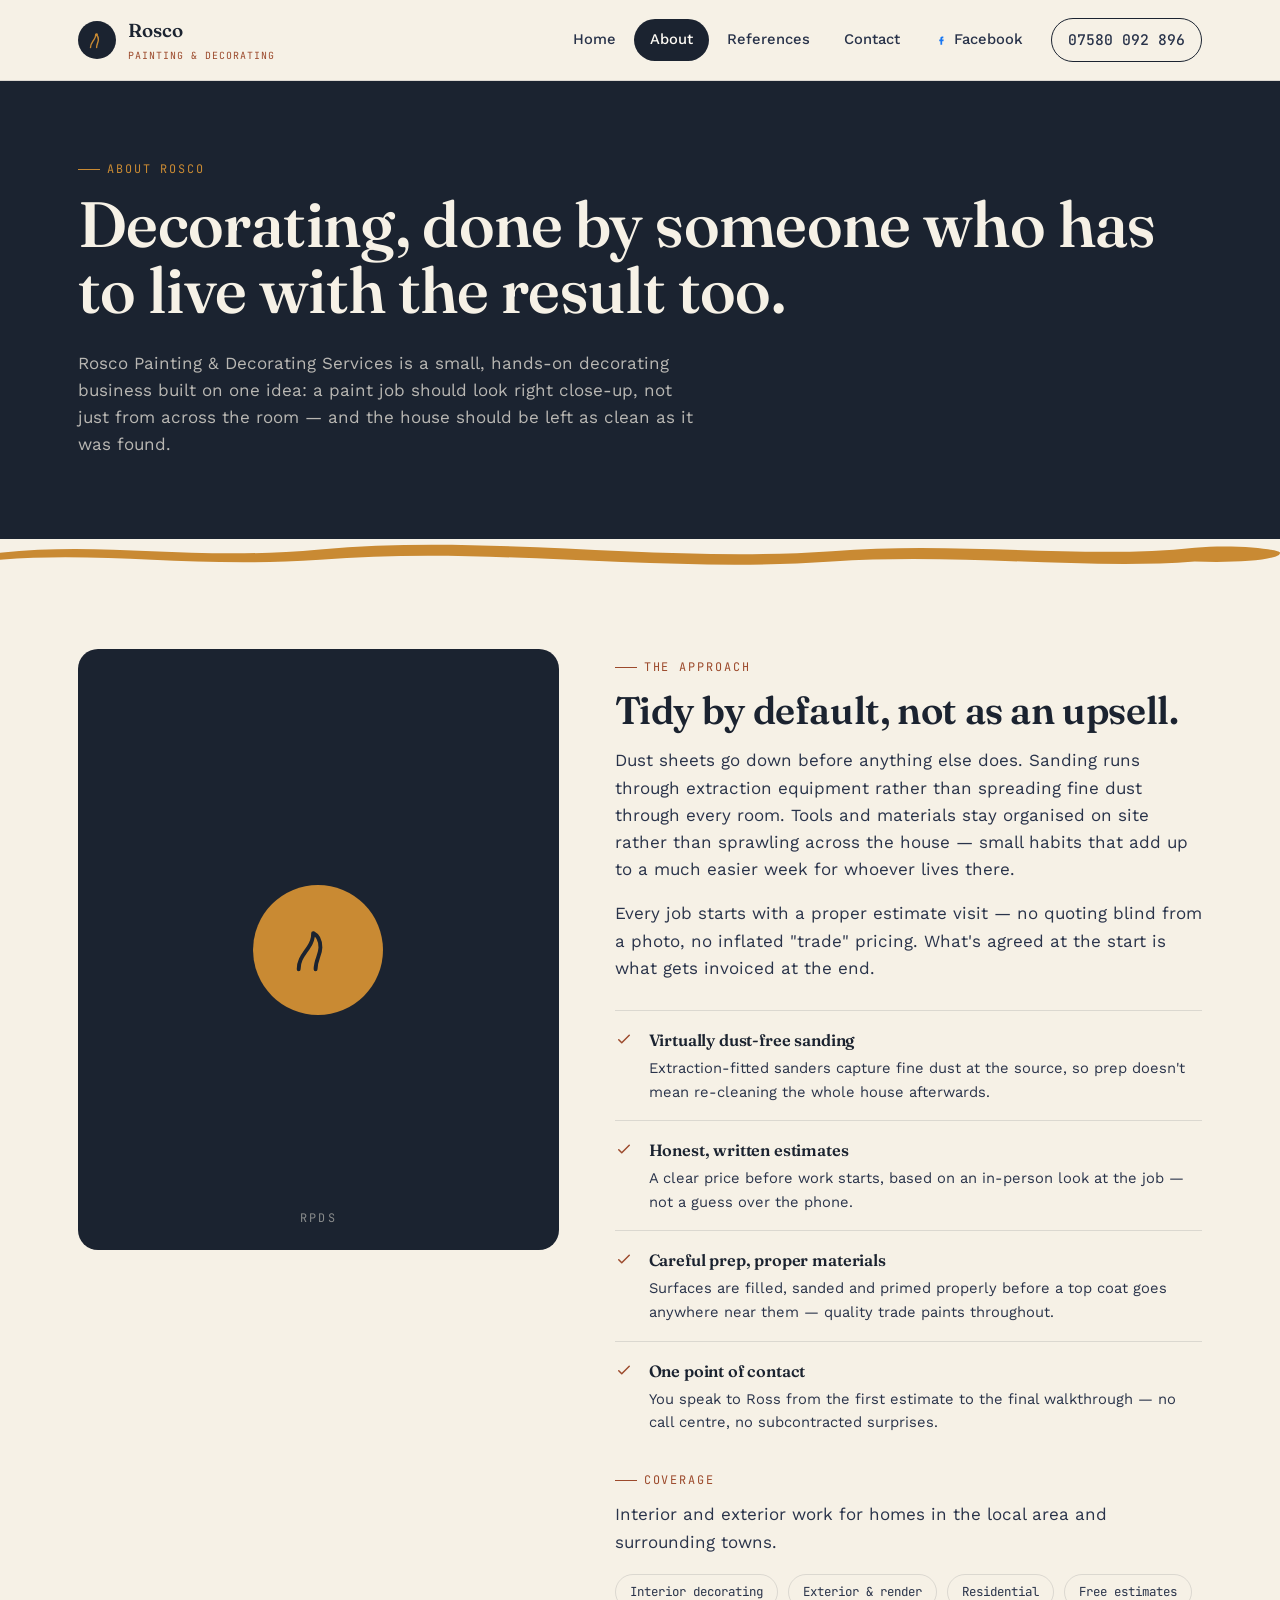
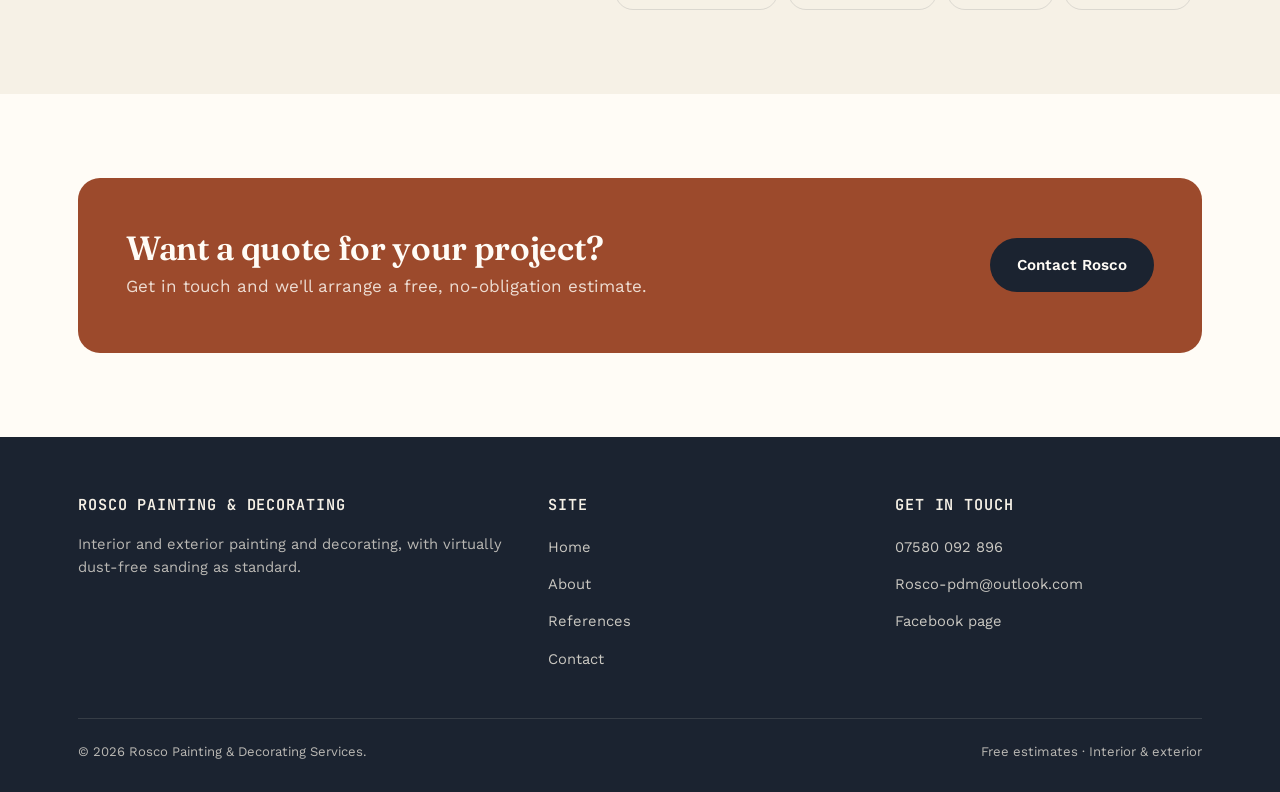
==== commit 0f86cfe2: "SEO and accessibility basics: meta, favicon, structured data, landmarks - Canonical URLs, Open Graph" ====
--- a/about.html
+++ b/about.html
@@ -5,27 +5,45 @@
 <meta name="viewport" content="width=device-width, initial-scale=1.0">
 <title>About — Rosco Painting &amp; Decorating Services</title>
 <meta name="description" content="Local painter and decorator specialising in tidy, dust-free interior and exterior work. Free estimates.">
+<meta name="theme-color" content="#1B2330">
+<!-- APTO PLACEHOLDER: if Rosco gets a custom domain, replace https://rosco-painting.netlify.app in canonical/og tags, JSON-LD, robots.txt and sitemap.xml -->
+<link rel="canonical" href="https://rosco-painting.netlify.app/about">
+<link rel="icon" href="/favicon.svg" type="image/svg+xml">
+<link rel="icon" href="/favicon-32.png" sizes="32x32" type="image/png">
+<link rel="apple-touch-icon" href="/apple-touch-icon.png">
+<meta property="og:type" content="website">
+<meta property="og:locale" content="en_GB">
+<meta property="og:site_name" content="Rosco Painting &amp; Decorating Services">
+<meta property="og:title" content="About — Rosco Painting &amp; Decorating Services">
+<meta property="og:description" content="About Rosco Painting &amp; Decorating Services: tidy, hands-on interior and exterior decorating.">
+<meta property="og:url" content="https://rosco-painting.netlify.app/about">
+<meta property="og:image" content="https://rosco-painting.netlify.app/og-image.jpg">
+<meta property="og:image:width" content="1200">
+<meta property="og:image:height" content="630">
+<meta name="twitter:card" content="summary_large_image">
 <link rel="preconnect" href="https://fonts.googleapis.com">
+<link rel="preconnect" href="https://fonts.gstatic.com" crossorigin>
 <link href="https://fonts.googleapis.com/css2?family=Fraunces:opsz,wght@9..144,460;9..144,560;9..144,640&family=Work+Sans:wght@400;500;600;700&family=JetBrains+Mono:wght@400;500&display=swap" rel="stylesheet">
 <link rel="stylesheet" href="style.css">
 </head>
 <body>
+<a class="skip-link" href="#main">Skip to content</a>
 
 <header class="site-header">
   <div class="wrap">
-    <a href="index.html" class="brand">
+    <a href="index.html" class="brand" aria-label="Rosco Painting &amp; Decorating, home">
       <span class="brand-mark">
         <svg viewBox="0 0 24 24" fill="none" xmlns="http://www.w3.org/2000/svg"><path d="M4 20c0-4 2-6 4-9 1.5-2 2-4 2-6 2 1 3 3 3 6 0 3-2 5-2 9" stroke="#C98A33" stroke-width="1.6" stroke-linecap="round" stroke-linejoin="round"/><circle cx="11" cy="5" r="1.4" fill="#C98A33"/></svg>
       </span>
       <span>Rosco<br><small>Painting &amp; Decorating</small></span>
     </a>
-    <button class="menu-toggle" aria-label="Toggle menu" aria-expanded="false"><span></span></button>
-    <nav class="primary-nav">
+    <button class="menu-toggle" type="button" aria-label="Open menu" aria-expanded="false" aria-controls="primary-nav"><span></span></button>
+    <nav class="primary-nav" id="primary-nav" aria-label="Main">
       <a href="index.html">Home</a>
-      <a href="about.html" class="active">About</a>
+      <a href="about.html" class="active" aria-current="page">About</a>
       <a href="references.html">References</a>
       <a href="contact.html">Contact</a>
-      <a href="https://www.facebook.com/Roscopdm" target="_blank" rel="noopener" class="fb-link-nav">
+      <a href="https://www.facebook.com/Roscopdm" target="_blank" rel="noopener" class="fb-link-nav" aria-label="Facebook (opens in a new tab)">
         <svg width="14" height="14" viewBox="0 0 24 24" fill="#1877F2"><path d="M14 9h2V6h-2c-2 0-3 1.2-3 3v2H9v3h2v6h3v-6h2.2l.5-3H14V9z"/></svg>
         Facebook
       </a>
@@ -33,6 +51,8 @@
     </nav>
   </div>
 </header>
+
+<main id="main">
 
 <section class="page-intro">
   <div class="wrap">
@@ -42,12 +62,14 @@
   </div>
 </section>
 
-<div class="brush-divider"><svg viewBox="0 0 600 30" preserveAspectRatio="none"><path d="M0,16 C50,2 90,26 150,12 C230,-6 310,28 390,14 C450,2 510,24 560,10 C580,6 600,12 600,16 C600,24 580,28 560,26 C510,36 450,16 390,26 C310,40 230,8 150,24 C90,34 50,14 0,24 Z"/></svg></div>
+<div class="brush-divider" aria-hidden="true"><svg viewBox="0 0 600 30" preserveAspectRatio="none"><path d="M0,16 C50,2 90,26 150,12 C230,-6 310,28 390,14 C450,2 510,24 560,10 C580,6 600,12 600,16 C600,24 580,28 560,26 C510,36 450,16 390,26 C310,40 230,8 150,24 C90,34 50,14 0,24 Z"/></svg></div>
 
 <section class="section-cream">
   <div class="wrap">
     <div class="about-grid">
-      <div class="about-portrait">
+      <!-- APTO PLACEHOLDER: this panel is a logo graphic. A real photo of Ross at work would build more trust;
+           drop it in as <img src="images/ross.jpg" alt="Ross from Rosco Painting & Decorating"> inside .about-portrait. -->
+      <div class="about-portrait" aria-hidden="true">
         <div class="ring">
           <svg viewBox="0 0 24 24" fill="none"><path d="M4 20c0-4 2-6 4-9 1.5-2 2-4 2-6 2 1 3 3 3 6 0 3-2 5-2 9" stroke="#1B2330" stroke-width="1.6" stroke-linecap="round" stroke-linejoin="round"/></svg>
         </div>
@@ -91,6 +113,7 @@
         </ul>
 
         <p class="eyebrow" style="margin-top:36px;">Coverage</p>
+        <!-- APTO PLACEHOLDER: name the actual town(s) and areas Ross covers here (and on the contact page); the site never says where Rosco is based. -->
         <p>Interior and exterior work for homes in the local area and surrounding towns.</p>
         <div class="area-tags">
           <span>Interior decorating</span>
@@ -114,6 +137,8 @@
     </div>
   </div>
 </section>
+
+</main>
 
 <footer class="site-footer">
   <div class="wrap">
@@ -141,13 +166,12 @@
       </div>
     </div>
     <div class="footer-bottom">
-      <span>© <span id="year"></span> Rosco Painting &amp; Decorating Services.</span>
+      <span>© <span id="year">2026</span> Rosco Painting &amp; Decorating Services.</span>
       <span>Free estimates · Interior &amp; exterior</span>
     </div>
   </div>
 </footer>
 
 <script src="script.js"></script>
-<script>document.getElementById('year').textContent = new Date().getFullYear();</script>
 </body>
 </html>
--- a/style.css
+++ b/style.css
@@ -77,7 +77,7 @@
 .wrap{ max-width: var(--max); margin: 0 auto; padding: 0 28px; }
 
 /* ---------- focus ---------- */
-a:focus-visible, button:focus-visible, input:focus-visible, textarea:focus-visible{
+a:focus-visible, button:focus-visible, input:focus-visible, select:focus-visible, textarea:focus-visible{
   outline: 2.5px solid var(--gold-deep);
   outline-offset: 3px;
 }
@@ -158,8 +158,14 @@
 .menu-toggle span::before{ position: absolute; top: -6px; }
 .menu-toggle span::after{ position: absolute; top: 6px; }
 
-@media (max-width: 760px){
-  .menu-toggle{ display: flex; }
+.menu-toggle[aria-expanded="true"] span{ background: transparent; }
+.menu-toggle[aria-expanded="true"] span::before{ transform: translateY(6px) rotate(45deg); }
+.menu-toggle[aria-expanded="true"] span::after{ transform: translateY(-6px) rotate(-45deg); }
+
+/* Collapse to the menu button below 1024px: at tablet widths the six nav items + phone
+   button squashed the logo onto three lines. */
+@media (max-width: 1024px){
+  .menu-toggle{ display: flex; width: 44px; height: 44px; }
   nav.primary-nav{
     position: absolute; top: 100%; left: 0; right: 0;
     flex-direction: column; align-items: stretch; gap: 0;
@@ -213,6 +219,17 @@
   overflow: hidden;
   padding: 92px 0 88px;
 }
+/* Headings on dark bands were inheriting the dark ink colour from h1,h2,h3, so the
+   main H1 on every page was invisible (dark on dark). */
+.hero h1, .page-intro h1, .page-intro h2{ color: var(--cream); }
+.hero .eyebrow, .page-intro .eyebrow{ color: var(--gold); }
+.hero .eyebrow::before, .page-intro .eyebrow::before{ background: var(--gold); }
+.page-intro .fb-link, .site-footer .fb-link{
+  color: var(--cream);
+  background: rgba(246,241,230,0.06);
+  border-color: rgba(246,241,230,0.28);
+}
+.page-intro .fb-link:hover, .site-footer .fb-link:hover{ background: rgba(246,241,230,0.12); border-color: rgba(246,241,230,0.5); }
 .hero::before{
   content: "";
   position: absolute; inset: 0;
@@ -242,7 +259,7 @@
   font-size: 0.72rem;
   letter-spacing: 0.1em;
   text-transform: uppercase;
-  color: rgba(246,241,230,0.6);
+  color: rgba(246,241,230,0.75);
 }
 .hero-badge hr{ border: none; border-top: 1px solid rgba(246,241,230,0.16); margin: 18px 0; }
 .hero-badge ul{ list-style: none; margin: 0; padding: 0; font-size: 0.92rem; }
@@ -400,7 +417,7 @@
 /* ---------- footer ---------- */
 footer.site-footer{
   background: var(--ink);
-  color: rgba(246,241,230,0.6);
+  color: rgba(246,241,230,0.72);
   padding: 56px 0 30px;
 }
 .footer-grid{
@@ -411,11 +428,11 @@
   border-bottom: 1px solid rgba(246,241,230,0.12);
 }
 .footer-grid h3{ color: var(--cream); font-size: 0.95rem; font-family: var(--mono); letter-spacing: 0.06em; text-transform: uppercase; margin-bottom: 16px; }
-.footer-grid p{ color: rgba(246,241,230,0.6); font-size: 0.92rem; }
+.footer-grid p{ color: rgba(246,241,230,0.72); font-size: 0.92rem; }
 .footer-grid a{ text-decoration: none; }
 .footer-links{ list-style: none; margin: 0; padding: 0; }
 .footer-links li{ margin-bottom: 10px; }
-.footer-links a{ color: rgba(246,241,230,0.7); font-size: 0.92rem; }
+.footer-links a{ color: rgba(246,241,230,0.8); font-size: 0.92rem; }
 .footer-links a:hover{ color: var(--gold); }
 .footer-bottom{
   display: flex; justify-content: space-between; align-items: center;
@@ -662,7 +679,7 @@
   display: grid; place-items: center; flex-shrink: 0;
 }
 .contact-row .ic svg{ width: 18px; height: 18px; color: var(--gold); }
-.contact-row .label{ font-family: var(--mono); font-size: 0.68rem; letter-spacing: 0.1em; text-transform: uppercase; color: rgba(246,241,230,0.5); display: block; margin-bottom: 3px; }
+.contact-row .label{ font-family: var(--mono); font-size: 0.68rem; letter-spacing: 0.1em; text-transform: uppercase; color: rgba(246,241,230,0.7); display: block; margin-bottom: 3px; }
 .contact-row .value{ font-size: 1.02rem; color: var(--cream); }
 .contact-row:hover .value{ color: var(--gold); }
 
@@ -677,10 +694,10 @@
 }
 .quote-form input, .quote-form select, .quote-form textarea{
   width: 100%;
-  font-family: var(--body); font-size: 0.96rem;
+  font-family: var(--body); font-size: 1rem;
   padding: 13px 15px;
   border-radius: 10px;
-  border: 1px solid var(--line);
+  border: 1px solid rgba(27,35,48,0.28);
   background: var(--paper);
   color: var(--ink);
 }
@@ -698,3 +715,57 @@
   font-size: 0.92rem;
   color: var(--slate);
 }
+
+
+/* ============================================================
+   APTO improvements
+   ============================================================ */
+.skip-link{ position: absolute; left: 16px; top: -60px; z-index: 100; background: var(--ink); color: var(--paper); padding: 10px 16px; border-radius: 8px; text-decoration: none; font-weight: 600; }
+.skip-link:focus{ top: 12px; }
+
+/* contact form */
+.quote-form .req{ color: var(--rust); }
+.quote-form .hidden-field{ position: absolute; left: -9999px; }
+.quote-form input:focus, .quote-form select:focus, .quote-form textarea:focus{ border-color: var(--gold-deep); }
+.quote-form button[disabled]{ opacity: 0.7; cursor: wait; }
+.form-status{ display: none; padding: 14px 16px; border-radius: 10px; font-size: 0.95rem; }
+.form-status.ok{ display: block; background: #E6F1E4; border: 1px solid #9CC499; color: #1F4A1D; }
+.form-status.err{ display: block; background: #F7E3DC; border: 1px solid #D9A08B; color: #6B2A15; }
+.form-status a{ font-weight: 600; }
+
+/* recent work gallery (replaces the 16:9 slideshow, which stretched 206px thumbnails to ~1180px) */
+.work-grid{
+  display: grid;
+  grid-template-columns: repeat(4, 1fr);
+  gap: 14px;
+  max-width: 940px;
+  margin: 0 auto;
+  list-style: none; padding: 0;
+}
+.work-grid li{ margin: 0; }
+.work-grid figure{ margin: 0; position: relative; border-radius: 14px; overflow: hidden; background: var(--ink); aspect-ratio: 1/1; height: 100%; }
+.work-grid img{ width: 100%; height: 100%; object-fit: cover; }
+.work-grid figcaption{
+  position: absolute; left: 0; right: 0; bottom: 0;
+  padding: 28px 12px 10px;
+  background: linear-gradient(to top, rgba(27,35,48,0.88), transparent);
+  font-family: var(--mono); font-size: 0.66rem; letter-spacing: 0.06em; text-transform: uppercase;
+  color: var(--cream); line-height: 1.4;
+}
+.work-grid .feature{ grid-column: span 2; grid-row: span 2; }
+.work-grid .feature figure{ aspect-ratio: auto; }
+.work-grid .feature img{ object-position: center 35%; }
+.work-grid .feature figcaption{ font-size: 0.74rem; padding: 40px 18px 16px; }
+.work-more{
+  display: flex; flex-direction: column; align-items: center; justify-content: center; gap: 10px; text-align: center;
+  aspect-ratio: 1/1; height: 100%; border-radius: 14px; padding: 16px;
+  background: var(--cream); border: 1px dashed rgba(27,35,48,0.25);
+  text-decoration: none; font-family: var(--mono); font-size: 0.74rem; letter-spacing: 0.06em; text-transform: uppercase; color: var(--ink);
+  transition: border-color .15s ease, background .15s ease;
+}
+.work-more:hover{ border-color: #1877F2; background: rgba(24,119,242,0.06); }
+@media (max-width: 760px){
+  .work-grid{ grid-template-columns: repeat(2, 1fr); gap: 10px; }
+  .work-grid figcaption{ font-size: 0.6rem; }
+}
+.visually-hidden{ position: absolute !important; width: 1px; height: 1px; padding: 0; margin: -1px; overflow: hidden; clip: rect(0,0,0,0); white-space: nowrap; border: 0; }
